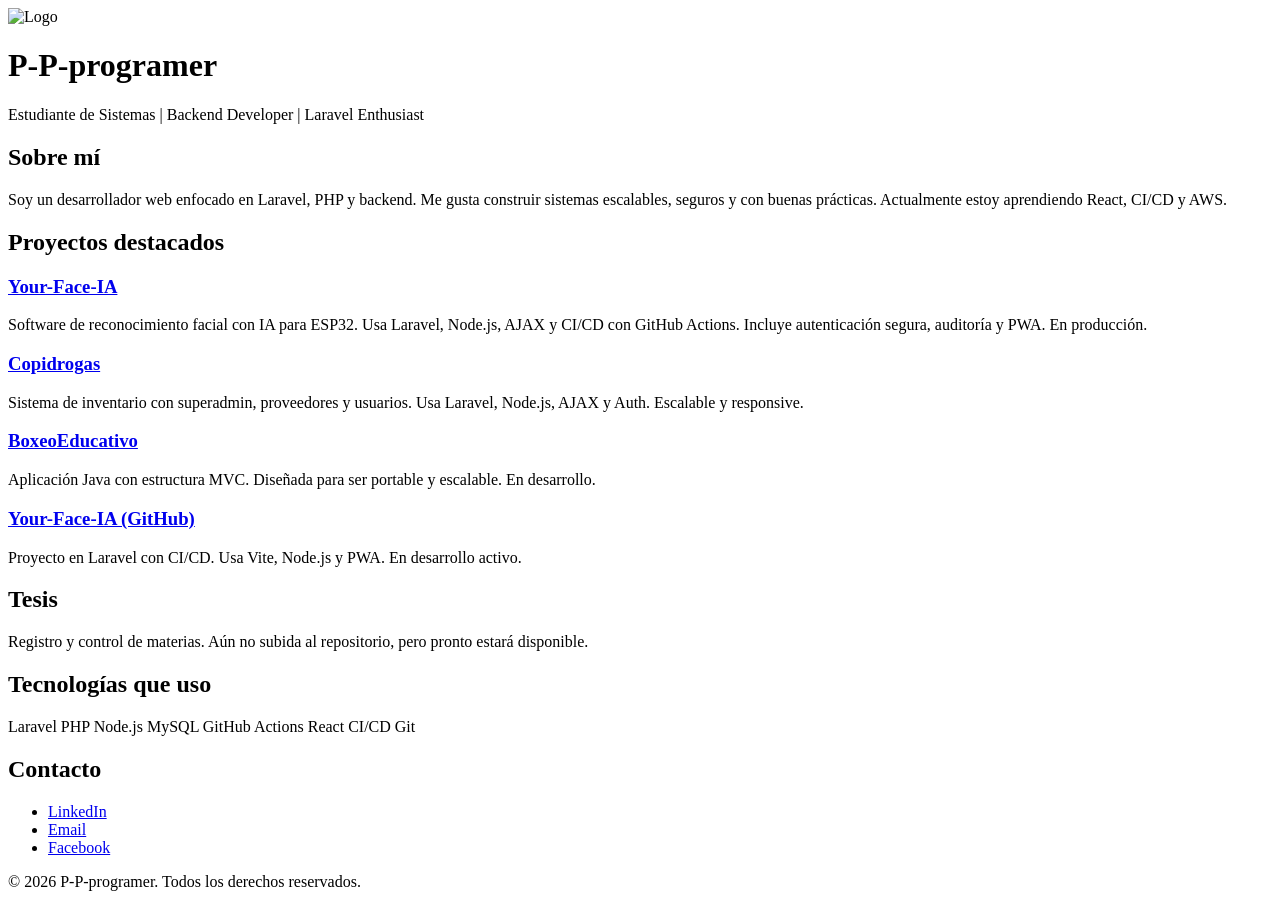
==== index.html @ dd4d4d82 "Add initial HTML structure for portfolio site" ====
<!DOCTYPE html>
<html lang="es">
<head>
  <meta charset="UTF-8">
  <meta name="viewport" content="width=device-width, initial-scale=1.0">
  <title>P-P-programer | Portafolio</title>
  <link rel="stylesheet" href="css/style.css">
  <link href="https://fonts.googleapis.com/css2?family=Inter:wght@400;500;600&display=swap" rel="stylesheet">
</head>
<body>
  <div class="container">
    <header class="header">
      <img src="img/logo.png" alt="Logo" class="logo">
      <h1>P-P-programer</h1>
      <p>Estudiante de Sistemas | Backend Developer | Laravel Enthusiast</p>
    </header>

    <main class="main">
      <section class="bio">
        <h2>Sobre mí</h2>
        <p>Soy un desarrollador web enfocado en Laravel, PHP y backend. Me gusta construir sistemas escalables, seguros y con buenas prácticas. Actualmente estoy aprendiendo React, CI/CD y AWS.</p>
      </section>

      <section class="projects">
        <h2>Proyectos destacados</h2>
        <div class="project">
          <h3><a href="https://your-face-ia.site/" target="_blank">Your-Face-IA</a></h3>
          <p>Software de reconocimiento facial con IA para ESP32. Usa Laravel, Node.js, AJAX y CI/CD con GitHub Actions. Incluye autenticación segura, auditoría y PWA. En producción.</p>
        </div>
        <div class="project">
          <h3><a href="https://github.com/P-P-programer/Copidrogas" target="_blank">Copidrogas</a></h3>
          <p>Sistema de inventario con superadmin, proveedores y usuarios. Usa Laravel, Node.js, AJAX y Auth. Escalable y responsive.</p>
        </div>
        <div class="project">
          <h3><a href="https://github.com/P-P-programer/BoxeoEducativo" target="_blank">BoxeoEducativo</a></h3>
          <p>Aplicación Java con estructura MVC. Diseñada para ser portable y escalable. En desarrollo.</p>
        </div>
        <div class="project">
          <h3><a href="https://github.com/P-P-programer/Your-Face-IA" target="_blank">Your-Face-IA (GitHub)</a></h3>
          <p>Proyecto en Laravel con CI/CD. Usa Vite, Node.js y PWA. En desarrollo activo.</p>
        </div>
      </section>

      <section class="thesis">
        <h2>Tesis</h2>
        <p>Registro y control de materias. Aún no subida al repositorio, pero pronto estará disponible.</p>
        <!-- Puedes agregar un enlace a tu tesis PDF aquí -->
      </section>

      <section class="skills">
        <h2>Tecnologías que uso</h2>
        <div class="skills-list">
          <span>Laravel</span>
          <span>PHP</span>
          <span>Node.js</span>
          <span>MySQL</span>
          <span>GitHub Actions</span>
          <span>React</span>
          <span>CI/CD</span>
          <span>Git</span>
        </div>
      </section>

      <section class="contact">
        <h2>Contacto</h2>
        <ul>
          <li><a href="https://www.linkedin.com/in/andr%C3%A9s-felipe-mendoza-palma-957564376" target="_blank">LinkedIn</a></li>
          <li><a href="mailto:Felipemendoza3247@gmail.com">Email</a></li>
          <li><a href="https://www.facebook.com/share/14WLHieEckT/" target="_blank">Facebook</a></li>
        </ul>
      </section>
    </main>

    <footer class="footer">
      <p>© 2026 P-P-programer. Todos los derechos reservados.</p>
    </footer>
  </div>
</body>
</html>
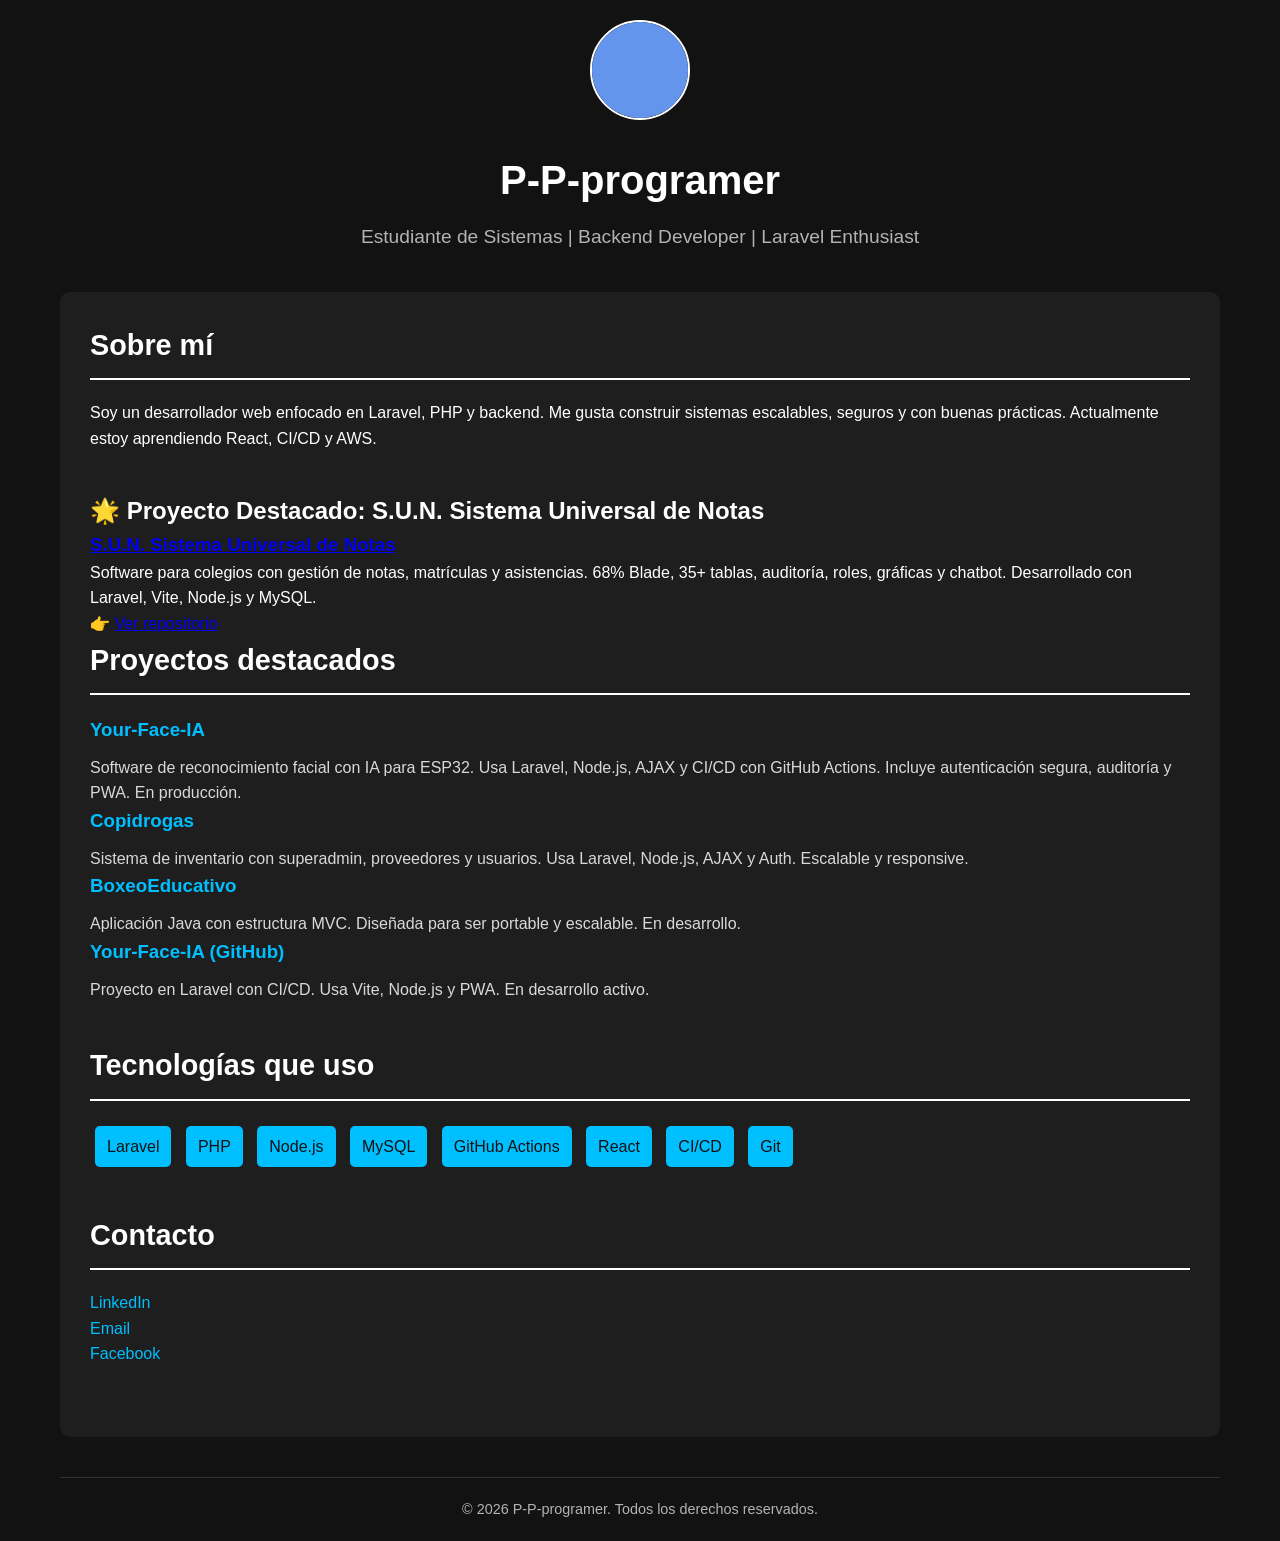
==== commit ccf8e541: "Add featured project section and remove thesis section Added a highlighted project section for S.U.N" ====
--- a/index.html
+++ b/index.html
@@ -21,6 +21,15 @@
         <p>Soy un desarrollador web enfocado en Laravel, PHP y backend. Me gusta construir sistemas escalables, seguros y con buenas prácticas. Actualmente estoy aprendiendo React, CI/CD y AWS.</p>
       </section>
 
+      <section class="thesis-highlight">
+        <h2>🌟 Proyecto Destacado: S.U.N. Sistema Universal de Notas</h2>
+        <div class="thesis-card">
+          <h3><a href="tesis.html">S.U.N. Sistema Universal de Notas</a></h3>
+          <p>Software para colegios con gestión de notas, matrículas y asistencias. 68% Blade, 35+ tablas, auditoría, roles, gráficas y chatbot. Desarrollado con Laravel, Vite, Node.js y MySQL.</p>
+          <p>👉 <a href="https://github.com/P-P-programer/Sistema-Universal-de-Notas-S.U.N" target="_blank">Ver repositorio</a></p>
+        </div>
+      </section>
+
       <section class="projects">
         <h2>Proyectos destacados</h2>
         <div class="project">
@@ -39,12 +48,6 @@
           <h3><a href="https://github.com/P-P-programer/Your-Face-IA" target="_blank">Your-Face-IA (GitHub)</a></h3>
           <p>Proyecto en Laravel con CI/CD. Usa Vite, Node.js y PWA. En desarrollo activo.</p>
         </div>
-      </section>
-
-      <section class="thesis">
-        <h2>Tesis</h2>
-        <p>Registro y control de materias. Aún no subida al repositorio, pero pronto estará disponible.</p>
-        <!-- Puedes agregar un enlace a tu tesis PDF aquí -->
       </section>
 
       <section class="skills">
--- a/css/style.css
+++ b/css/style.css
@@ -0,0 +1,124 @@
+* {
+  margin: 0;
+  padding: 0;
+  box-sizing: border-box;
+}
+
+body {
+  font-family: 'Inter', sans-serif;
+  background: #121212;
+  color: #ffffff;
+  line-height: 1.6;
+}
+
+.container {
+  max-width: 1200px;
+  margin: 0 auto;
+  padding: 20px;
+}
+
+.header {
+  text-align: center;
+  margin-bottom: 40px;
+  color: #ffffff;
+}
+
+.logo {
+  width: 100px;
+  height: 100px;
+  border-radius: 50%;
+  margin-bottom: 20px;
+  border: 2px solid #ffffff;
+}
+
+.header h1 {
+  font-size: 2.5rem;
+  margin-bottom: 10px;
+}
+
+.header p {
+  font-size: 1.2rem;
+  color: #b3b3b3;
+}
+
+.main {
+  background: #1e1e1e;
+  border-radius: 10px;
+  padding: 30px;
+  margin-bottom: 30px;
+}
+
+.bio, .projects, .thesis, .skills, .contact {
+  margin-bottom: 40px;
+}
+
+.bio h2, .projects h2, .thesis h2, .skills h2, .contact h2 {
+  font-size: 1.8rem;
+  margin-bottom: 20px;
+  color: #ffffff;
+  border-bottom: 2px solid #ffffff;
+  padding-bottom: 10px;
+}
+
+.project h3 a {
+  color: #00bfff;
+  text-decoration: none;
+  font-weight: 600;
+}
+
+.project h3 a:hover {
+  text-decoration: underline;
+}
+
+.project p {
+  color: #d9d9d9;
+  margin-top: 10px;
+}
+
+.skills-list span {
+  display: inline-block;
+  background: #00bfff;
+  color: #121212;
+  padding: 8px 12px;
+  margin: 5px;
+  border-radius: 5px;
+  font-weight: 500;
+}
+
+.contact ul {
+  list-style: none;
+}
+
+.contact li a {
+  color: #00bfff;
+  text-decoration: none;
+  font-weight: 500;
+}
+
+.contact li a:hover {
+  text-decoration: underline;
+}
+
+.footer {
+  text-align: center;
+  color: #b3b3b3;
+  font-size: 0.9rem;
+  margin-top: 40px;
+  padding-top: 20px;
+  border-top: 1px solid #333;
+}
+
+@media (max-width: 768px) {
+  .header h1 {
+    font-size: 2rem;
+  }
+
+  .logo {
+    width: 80px;
+    height: 80px;
+  }
+
+  .main {
+    padding: 20px;
+  }
+}
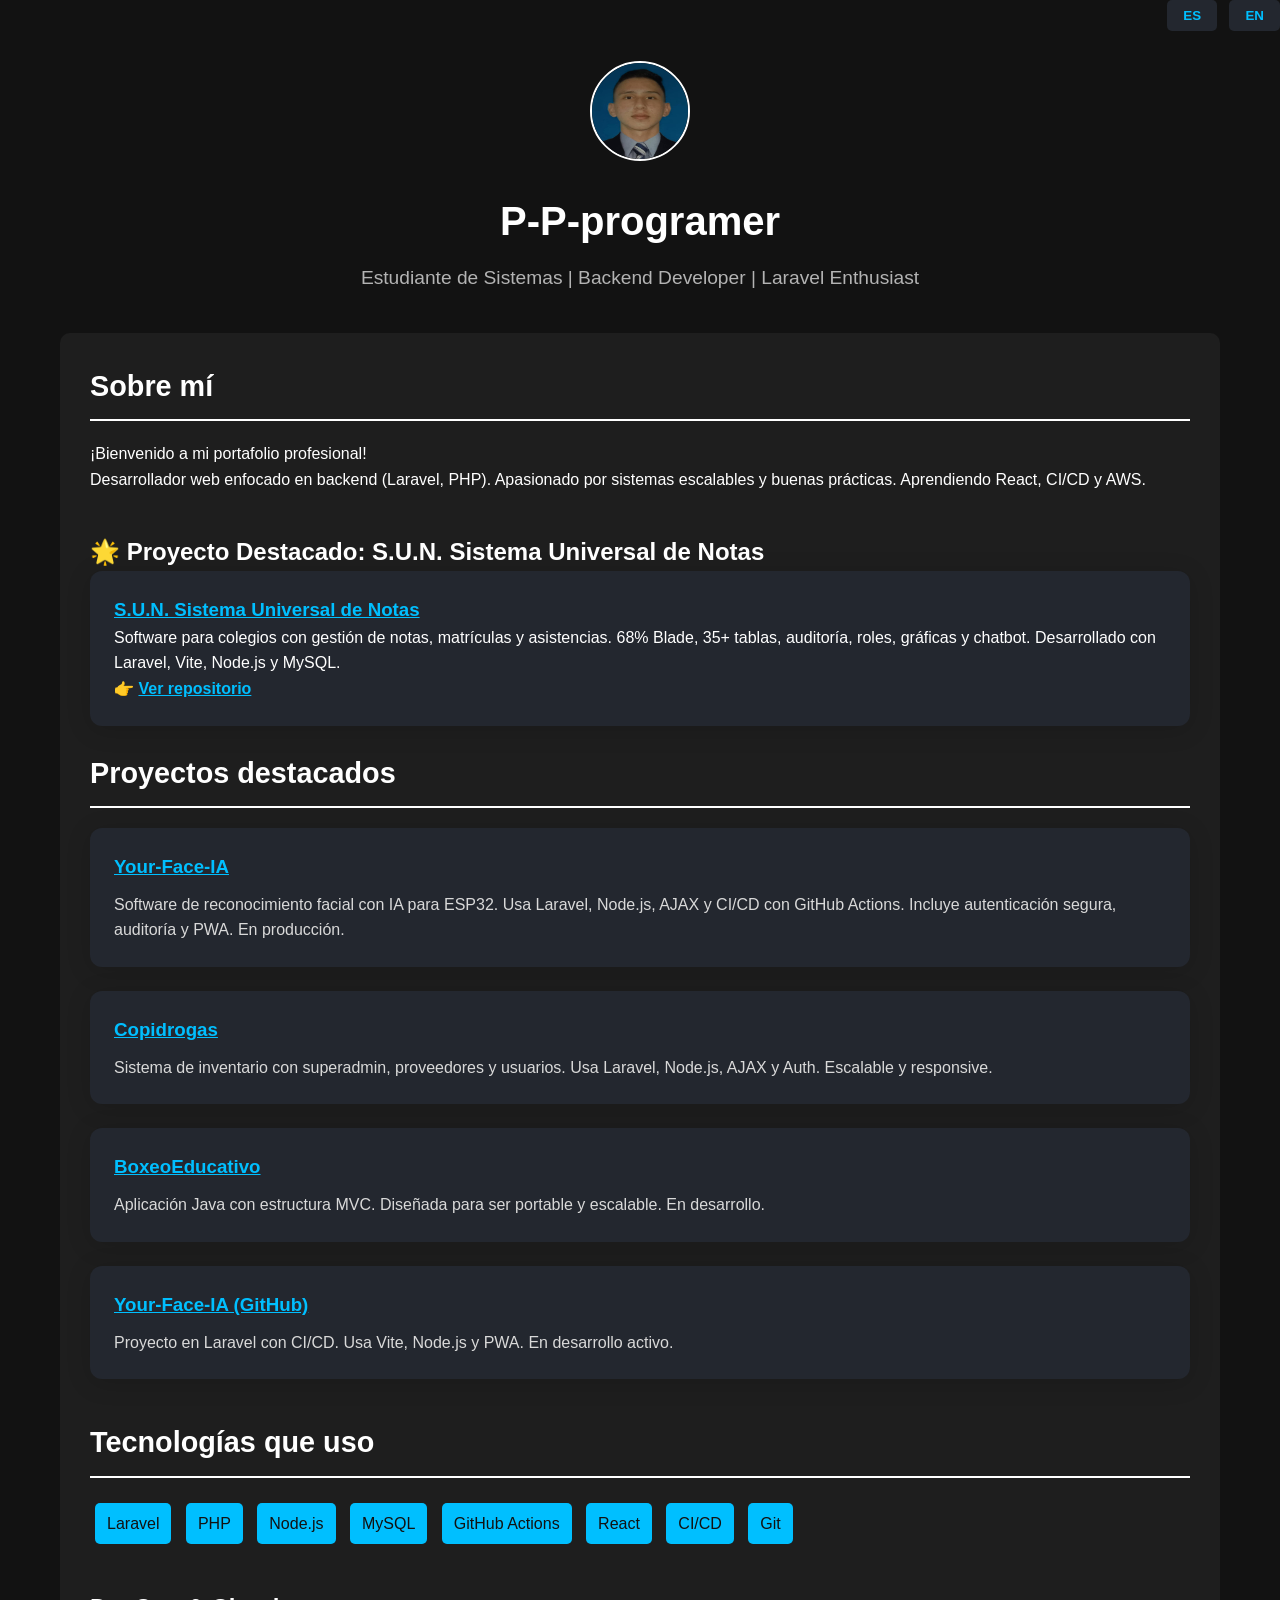
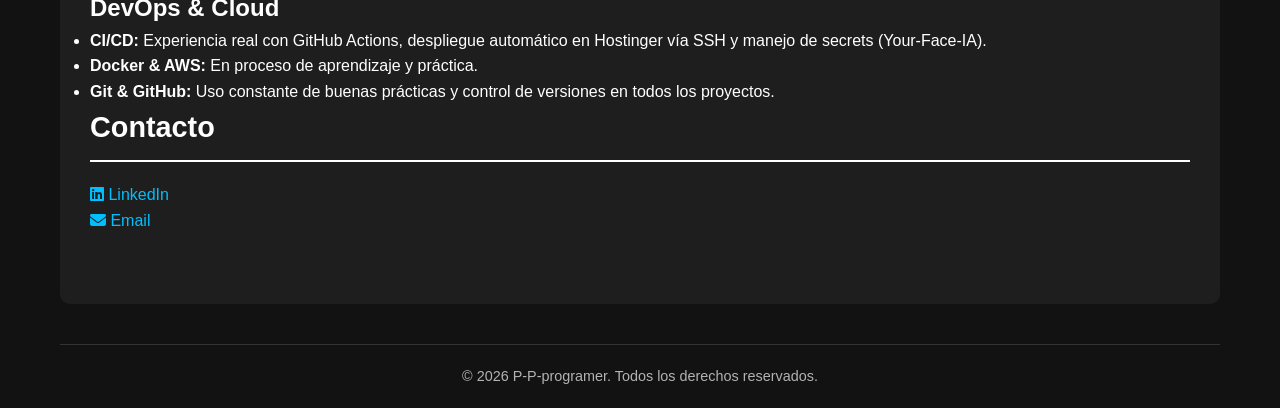
==== commit a3d19479: "chore: clean up empty code change sections in the changes log" ====
--- a/index.html
+++ b/index.html
@@ -3,35 +3,43 @@
 <head>
   <meta charset="UTF-8">
   <meta name="viewport" content="width=device-width, initial-scale=1.0">
-  <title>P-P-programer | Portafolio</title>
+  <meta name="description" content="S.U.N. Sistema Universal de Notas - Proyecto destacado de P-P-programer. Software escolar con Laravel, PHP, MySQL, Node.js.">
+  <meta name="keywords" content="tesis, sistema de notas, laravel, php, node.js, mysql, proyecto, escolar, backend, devops">
+  <title id="page-title">S.U.N. Sistema Universal de Notas</title>
   <link rel="stylesheet" href="css/style.css">
   <link href="https://fonts.googleapis.com/css2?family=Inter:wght@400;500;600&display=swap" rel="stylesheet">
+  <link rel="stylesheet" href="https://cdnjs.cloudflare.com/ajax/libs/font-awesome/6.5.0/css/all.min.css">
 </head>
 <body>
+  <div class="lang-switch">
+    <button id="lang-es">ES</button>
+    <button id="lang-en">EN</button>
+  </div>
   <div class="container">
     <header class="header">
-      <img src="img/logo.png" alt="Logo" class="logo">
+      <img src="img/Yoformal.jpeg" alt="Foto de perfil" class="logo">
       <h1>P-P-programer</h1>
-      <p>Estudiante de Sistemas | Backend Developer | Laravel Enthusiast</p>
+      <p id="subtitle">Estudiante de Sistemas | Backend Developer | Laravel Enthusiast</p>
     </header>
 
     <main class="main">
       <section class="bio">
-        <h2>Sobre mí</h2>
-        <p>Soy un desarrollador web enfocado en Laravel, PHP y backend. Me gusta construir sistemas escalables, seguros y con buenas prácticas. Actualmente estoy aprendiendo React, CI/CD y AWS.</p>
+        <h2 id="bio-title">Sobre mí</h2>
+        <p id="welcome-msg">¡Bienvenido a mi portafolio profesional!</p>
+        <p id="bio-text">Desarrollador web enfocado en backend (Laravel, PHP). Apasionado por sistemas escalables y buenas prácticas. Aprendiendo React, CI/CD y AWS.</p>
       </section>
 
       <section class="thesis-highlight">
-        <h2>🌟 Proyecto Destacado: S.U.N. Sistema Universal de Notas</h2>
+        <h2 id="thesis-title">🌟 Proyecto Destacado: S.U.N. Sistema Universal de Notas</h2>
         <div class="thesis-card">
-          <h3><a href="tesis.html">S.U.N. Sistema Universal de Notas</a></h3>
-          <p>Software para colegios con gestión de notas, matrículas y asistencias. 68% Blade, 35+ tablas, auditoría, roles, gráficas y chatbot. Desarrollado con Laravel, Vite, Node.js y MySQL.</p>
-          <p>👉 <a href="https://github.com/P-P-programer/Sistema-Universal-de-Notas-S.U.N" target="_blank">Ver repositorio</a></p>
+          <h3><a href="tesis.html" id="thesis-link">S.U.N. Sistema Universal de Notas</a></h3>
+          <p id="thesis-desc">Software para colegios con gestión de notas, matrículas y asistencias. 68% Blade, 35+ tablas, auditoría, roles, gráficas y chatbot. Desarrollado con Laravel, Vite, Node.js y MySQL.</p>
+          <p>👉 <a href="https://github.com/P-P-programer/Sistema-Universal-de-Notas-S.U.N" target="_blank" id="thesis-repo">Ver repositorio</a></p>
         </div>
       </section>
 
       <section class="projects">
-        <h2>Proyectos destacados</h2>
+        <h2 id="projects-title">Proyectos destacados</h2>
         <div class="project">
           <h3><a href="https://your-face-ia.site/" target="_blank">Your-Face-IA</a></h3>
           <p>Software de reconocimiento facial con IA para ESP32. Usa Laravel, Node.js, AJAX y CI/CD con GitHub Actions. Incluye autenticación segura, auditoría y PWA. En producción.</p>
@@ -51,7 +59,7 @@
       </section>
 
       <section class="skills">
-        <h2>Tecnologías que uso</h2>
+        <h2 id="skills-title">Tecnologías que uso</h2>
         <div class="skills-list">
           <span>Laravel</span>
           <span>PHP</span>
@@ -64,19 +72,27 @@
         </div>
       </section>
 
+      <section class="devops">
+        <h2 id="devops-title">DevOps & Cloud</h2>
+        <ul>
+          <li id="devops-cicd"><strong>CI/CD:</strong> Experiencia real con GitHub Actions, despliegue automático en Hostinger vía SSH y manejo de secrets (Your-Face-IA).</li>
+          <li id="devops-docker"><strong>Docker & AWS:</strong> En proceso de aprendizaje y práctica.</li>
+          <li id="devops-git"><strong>Git & GitHub:</strong> Uso constante de buenas prácticas y control de versiones en todos los proyectos.</li>
+        </ul>
+      </section>
+
       <section class="contact">
-        <h2>Contacto</h2>
+        <h2 id="contact-title">Contacto</h2>
         <ul>
-          <li><a href="https://www.linkedin.com/in/andr%C3%A9s-felipe-mendoza-palma-957564376" target="_blank">LinkedIn</a></li>
-          <li><a href="mailto:Felipemendoza3247@gmail.com">Email</a></li>
-          <li><a href="https://www.facebook.com/share/14WLHieEckT/" target="_blank">Facebook</a></li>
+          <li><a href="https://www.linkedin.com/in/andr%C3%A9s-felipe-mendoza-palma-957564376" target="_blank"><i class="fab fa-linkedin"></i> LinkedIn</a></li>
+          <li><a href="mailto:mendoza.felipe.dev@gmail.com"><i class="fas fa-envelope"></i> Email</a></li>
         </ul>
       </section>
     </main>
-
     <footer class="footer">
       <p>© 2026 P-P-programer. Todos los derechos reservados.</p>
     </footer>
   </div>
+  <script src="js/script.js"></script>
 </body>
 </html>
--- a/css/style.css
+++ b/css/style.css
@@ -60,14 +60,19 @@
   padding-bottom: 10px;
 }
 
-.project h3 a {
+.project h3 a, .thesis-card h3 a {
   color: #00bfff;
-  text-decoration: none;
-  font-weight: 600;
+  text-decoration: underline;
+  font-weight: 700;
+  transition: color 0.2s, background 0.2s;
 }
-
-.project h3 a:hover {
+.project h3 a:focus, .project h3 a:hover,
+.thesis-card h3 a:focus, .thesis-card h3 a:hover {
+  color: #fff;
+  background: #00bfff;
   text-decoration: underline;
+  border-radius: 4px;
+  outline: 2px solid #fff;
 }
 
 .project p {
@@ -122,3 +127,53 @@
     padding: 20px;
   }
 }
+
+.lang-switch {
+  text-align: right;
+  margin-bottom: 10px;
+}
+.lang-switch button {
+  background: #23272f;
+  color: #00bfff;
+  border: none;
+  padding: 8px 16px;
+  margin-left: 8px;
+  border-radius: 5px;
+  font-weight: 600;
+  cursor: pointer;
+  transition: background 0.2s;
+}
+.lang-switch button:hover {
+  background: #00bfff;
+  color: #121212;
+}
+.project, .thesis-card {
+  background: #23272f;
+  border-radius: 12px;
+  box-shadow: 0 4px 24px rgba(0,0,0,0.15);
+  padding: 24px;
+  margin-bottom: 24px;
+  transition: transform 0.2s, box-shadow 0.2s;
+}
+.project:hover, .thesis-card:hover {
+  transform: translateY(-6px) scale(1.02);
+  box-shadow: 0 8px 32px rgba(0,0,0,0.25);
+}
+
+.project a,
+.thesis-card a,
+.demo a {
+  color: #00bfff;
+  text-decoration: underline;
+  font-weight: 600;
+  transition: color 0.2s;
+}
+
+.project a:hover,
+.thesis-card a:hover,
+.demo a:hover {
+  color: #fff;
+  background: #00bfff;
+  border-radius: 4px;
+  text-decoration: underline;
+}
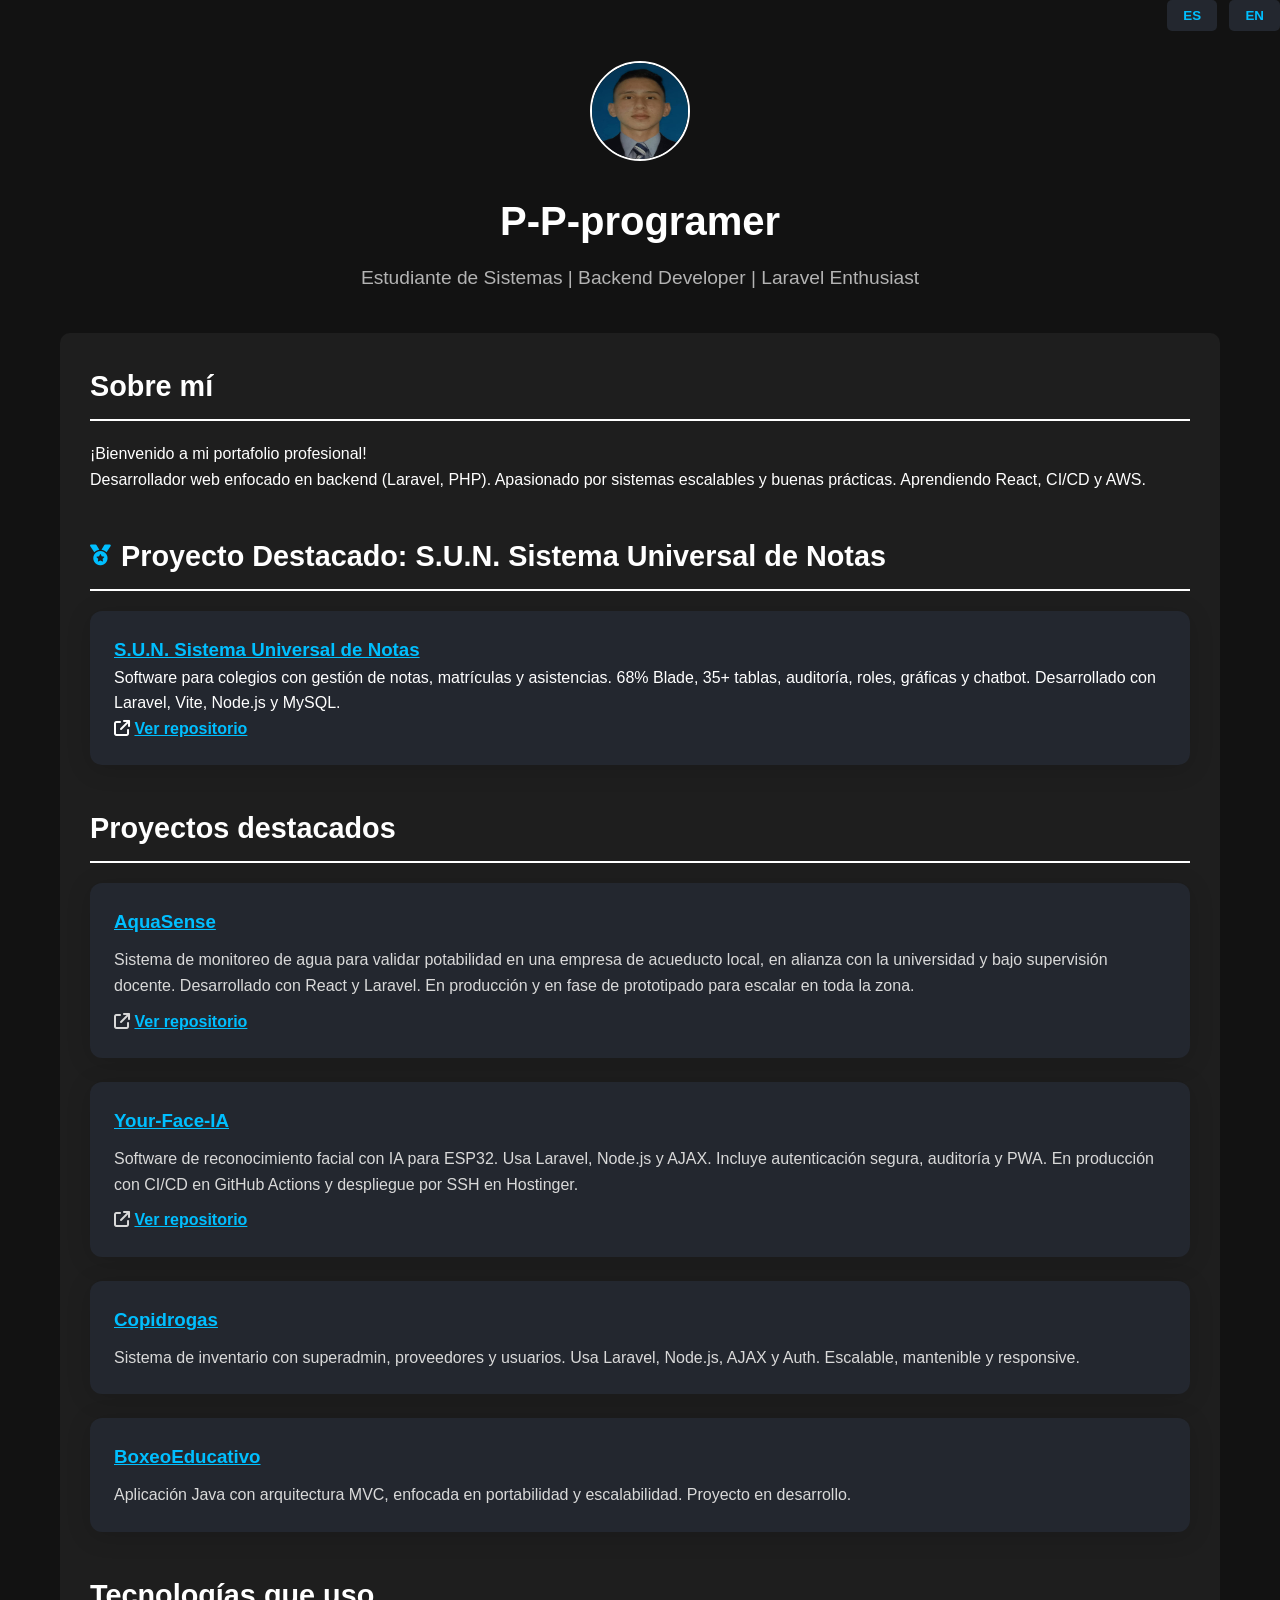
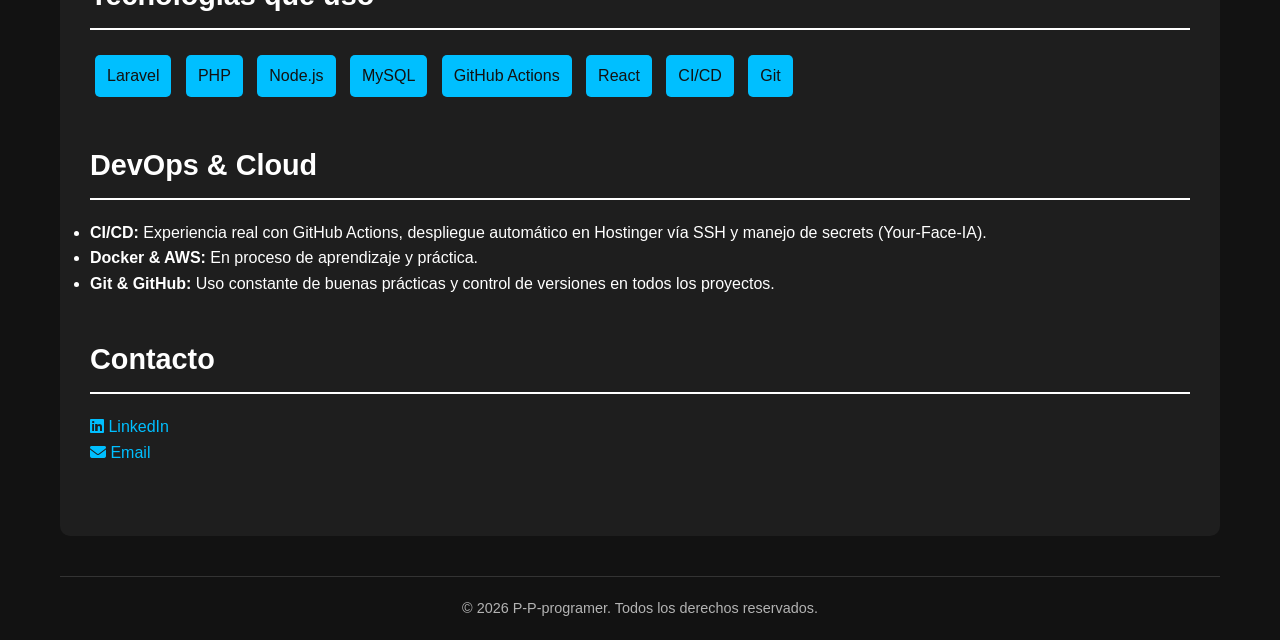
==== commit 687ab26f: "feat: update portfolio details and enhance project descriptions" ====
--- a/index.html
+++ b/index.html
@@ -3,9 +3,9 @@
 <head>
   <meta charset="UTF-8">
   <meta name="viewport" content="width=device-width, initial-scale=1.0">
-  <meta name="description" content="S.U.N. Sistema Universal de Notas - Proyecto destacado de P-P-programer. Software escolar con Laravel, PHP, MySQL, Node.js.">
-  <meta name="keywords" content="tesis, sistema de notas, laravel, php, node.js, mysql, proyecto, escolar, backend, devops">
-  <title id="page-title">S.U.N. Sistema Universal de Notas</title>
+  <meta name="description" content="Portafolio profesional de P-P-programer. Backend Developer con experiencia en Laravel, React y CI/CD. Proyectos en producción como AquaSense y Your-Face-IA.">
+  <meta name="keywords" content="portafolio, backend developer, laravel, react, ci/cd, github actions, aquasense, your-face-ia, devops">
+  <title>P-P-programer | Portfolio</title>
   <link rel="stylesheet" href="css/style.css">
   <link href="https://fonts.googleapis.com/css2?family=Inter:wght@400;500;600&display=swap" rel="stylesheet">
   <link rel="stylesheet" href="https://cdnjs.cloudflare.com/ajax/libs/font-awesome/6.5.0/css/all.min.css">
@@ -30,31 +30,36 @@
       </section>
 
       <section class="thesis-highlight">
-        <h2 id="thesis-title">🌟 Proyecto Destacado: S.U.N. Sistema Universal de Notas</h2>
+        <h2 class="section-title-with-icon">
+          <i class="fa-solid fa-medal" aria-hidden="true"></i>
+          <span id="thesis-title">Proyecto Destacado: S.U.N. Sistema Universal de Notas</span>
+        </h2>
         <div class="thesis-card">
           <h3><a href="tesis.html" id="thesis-link">S.U.N. Sistema Universal de Notas</a></h3>
           <p id="thesis-desc">Software para colegios con gestión de notas, matrículas y asistencias. 68% Blade, 35+ tablas, auditoría, roles, gráficas y chatbot. Desarrollado con Laravel, Vite, Node.js y MySQL.</p>
-          <p>👉 <a href="https://github.com/P-P-programer/Sistema-Universal-de-Notas-S.U.N" target="_blank" id="thesis-repo">Ver repositorio</a></p>
+          <p><i class="fa-solid fa-arrow-up-right-from-square" aria-hidden="true"></i> <a href="https://github.com/P-P-programer/Sistema-Universal-de-Notas-S.U.N" target="_blank" id="thesis-repo">Ver repositorio</a></p>
         </div>
       </section>
 
       <section class="projects">
         <h2 id="projects-title">Proyectos destacados</h2>
         <div class="project">
-          <h3><a href="https://your-face-ia.site/" target="_blank">Your-Face-IA</a></h3>
-          <p>Software de reconocimiento facial con IA para ESP32. Usa Laravel, Node.js, AJAX y CI/CD con GitHub Actions. Incluye autenticación segura, auditoría y PWA. En producción.</p>
+          <h3><a href="https://aquasense.sbs" target="_blank" id="aquasense-title">AquaSense</a></h3>
+          <p id="aquasense-desc">Sistema de monitoreo de agua para validar potabilidad en una empresa de acueducto local, en alianza con la universidad y bajo supervisión docente. Desarrollado con React y Laravel. En producción y en fase de prototipado para escalar en toda la zona.</p>
+          <p><i class="fa-solid fa-arrow-up-right-from-square" aria-hidden="true"></i> <a href="https://github.com/P-P-programer/AquaSense" target="_blank" id="aquasense-repo">Ver repositorio</a></p>
         </div>
         <div class="project">
-          <h3><a href="https://github.com/P-P-programer/Copidrogas" target="_blank">Copidrogas</a></h3>
-          <p>Sistema de inventario con superadmin, proveedores y usuarios. Usa Laravel, Node.js, AJAX y Auth. Escalable y responsive.</p>
+          <h3><a href="https://your-face-ia.site/" target="_blank" id="yourface-title">Your-Face-IA</a></h3>
+          <p id="yourface-desc">Software de reconocimiento facial con IA para ESP32. Usa Laravel, Node.js y AJAX. Incluye autenticación segura, auditoría y PWA. En producción con CI/CD en GitHub Actions y despliegue por SSH en Hostinger.</p>
+          <p><i class="fa-solid fa-arrow-up-right-from-square" aria-hidden="true"></i> <a href="https://github.com/P-P-programer/Your-Face-IA" target="_blank" id="yourface-repo">Ver repositorio</a></p>
         </div>
         <div class="project">
-          <h3><a href="https://github.com/P-P-programer/BoxeoEducativo" target="_blank">BoxeoEducativo</a></h3>
-          <p>Aplicación Java con estructura MVC. Diseñada para ser portable y escalable. En desarrollo.</p>
+          <h3><a href="https://github.com/P-P-programer/Copidrogas" target="_blank" id="copidrogas-title">Copidrogas</a></h3>
+          <p id="copidrogas-desc">Sistema de inventario con superadmin, proveedores y usuarios. Usa Laravel, Node.js, AJAX y Auth. Escalable, mantenible y responsive.</p>
         </div>
         <div class="project">
-          <h3><a href="https://github.com/P-P-programer/Your-Face-IA" target="_blank">Your-Face-IA (GitHub)</a></h3>
-          <p>Proyecto en Laravel con CI/CD. Usa Vite, Node.js y PWA. En desarrollo activo.</p>
+          <h3><a href="https://github.com/P-P-programer/BoxeoEducativo" target="_blank" id="boxeo-title">BoxeoEducativo</a></h3>
+          <p id="boxeo-desc">Aplicación Java con arquitectura MVC, enfocada en portabilidad y escalabilidad. Proyecto en desarrollo.</p>
         </div>
       </section>
 
--- a/css/style.css
+++ b/css/style.css
@@ -48,16 +48,27 @@
   margin-bottom: 30px;
 }
 
-.bio, .projects, .thesis, .skills, .contact {
+.bio, .projects, .thesis, .thesis-highlight, .skills, .contact, .devops, .overview, .features, .tech, .demo {
   margin-bottom: 40px;
 }
 
-.bio h2, .projects h2, .thesis h2, .skills h2, .contact h2 {
+.bio h2, .projects h2, .thesis h2, .thesis-highlight h2, .skills h2, .contact h2, .devops h2, .overview h2, .features h2, .tech h2, .demo h2 {
   font-size: 1.8rem;
   margin-bottom: 20px;
   color: #ffffff;
   border-bottom: 2px solid #ffffff;
   padding-bottom: 10px;
+}
+
+.section-title-with-icon {
+  display: flex;
+  align-items: center;
+  gap: 10px;
+}
+
+.section-title-with-icon i {
+  color: #00bfff;
+  font-size: 1.3rem;
 }
 
 .project h3 a, .thesis-card h3 a {
@@ -72,7 +83,6 @@
   background: #00bfff;
   text-decoration: underline;
   border-radius: 4px;
-  outline: 2px solid #fff;
 }
 
 .project p {
